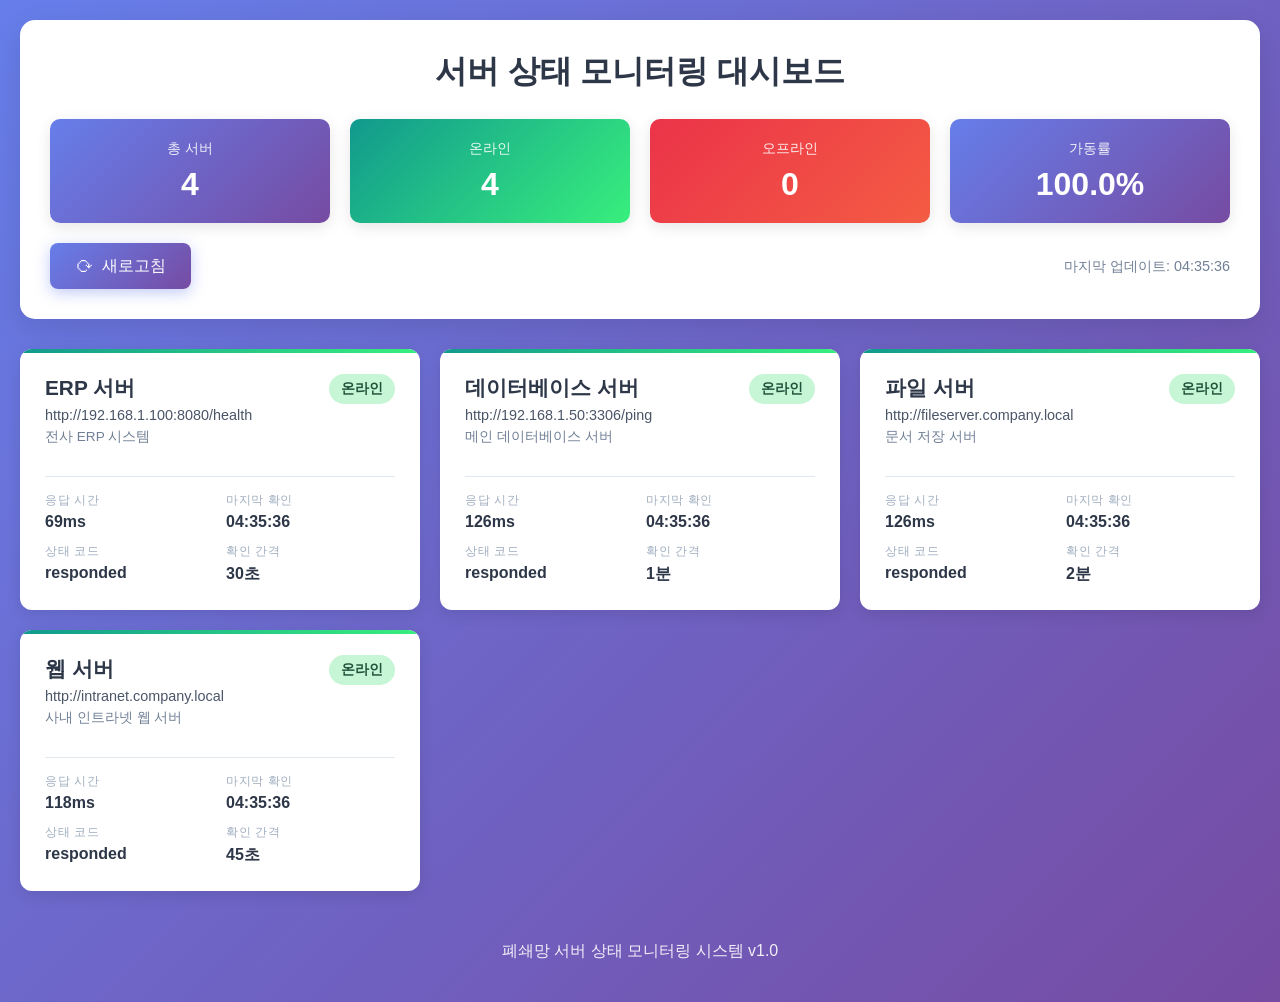
==== index.html @ 3a96f133 "Initial commit: 서버 상태 모니터링 대시보드 - 순수 HTML/CSS/JavaScript 기반 구현 - 폐쇄망 환경 지원 - 실시간 서버 상태 모니터링 기능 - 반응형" ====
<!DOCTYPE html>
<html lang="ko">
<head>
    <meta charset="UTF-8">
    <meta name="viewport" content="width=device-width, initial-scale=1.0">
    <title>서버 상태 모니터링 대시보드</title>
    <link rel="stylesheet" href="style.css">
</head>
<body>
    <div class="container">
        <header>
            <h1>서버 상태 모니터링 대시보드</h1>
            <div class="stats-container">
                <div class="stat-card">
                    <div class="stat-label">총 서버</div>
                    <div class="stat-value" id="total-servers">0</div>
                </div>
                <div class="stat-card online">
                    <div class="stat-label">온라인</div>
                    <div class="stat-value" id="online-servers">0</div>
                </div>
                <div class="stat-card offline">
                    <div class="stat-label">오프라인</div>
                    <div class="stat-value" id="offline-servers">0</div>
                </div>
                <div class="stat-card">
                    <div class="stat-label">가동률</div>
                    <div class="stat-value" id="uptime-percentage">0%</div>
                </div>
            </div>
            <div class="controls">
                <button id="refresh-button" class="refresh-btn">
                    <span class="refresh-icon">⟳</span> 새로고침
                </button>
                <div class="last-updated">
                    마지막 업데이트: <span id="last-updated-time">-</span>
                </div>
            </div>
        </header>

        <main>
            <div class="server-grid" id="server-grid">
                <!-- Server cards will be dynamically inserted here -->
            </div>
        </main>

        <footer>
            <p>폐쇄망 서버 상태 모니터링 시스템 v1.0</p>
        </footer>
    </div>

    <script src="app.js"></script>
</body>
</html>
---- style.css ----
* {
    margin: 0;
    padding: 0;
    box-sizing: border-box;
}

body {
    font-family: -apple-system, BlinkMacSystemFont, 'Segoe UI', 'Malgun Gothic', sans-serif;
    background: linear-gradient(135deg, #667eea 0%, #764ba2 100%);
    min-height: 100vh;
    padding: 20px;
    color: #333;
}

.container {
    max-width: 1400px;
    margin: 0 auto;
}

header {
    background: white;
    border-radius: 15px;
    padding: 30px;
    box-shadow: 0 10px 30px rgba(0, 0, 0, 0.1);
    margin-bottom: 30px;
}

h1 {
    color: #2d3748;
    font-size: 2em;
    margin-bottom: 25px;
    text-align: center;
}

.stats-container {
    display: grid;
    grid-template-columns: repeat(auto-fit, minmax(200px, 1fr));
    gap: 20px;
    margin-bottom: 20px;
}

.stat-card {
    background: linear-gradient(135deg, #667eea 0%, #764ba2 100%);
    border-radius: 10px;
    padding: 20px;
    text-align: center;
    color: white;
    box-shadow: 0 4px 15px rgba(0, 0, 0, 0.1);
    transition: transform 0.3s ease;
}

.stat-card:hover {
    transform: translateY(-5px);
}

.stat-card.online {
    background: linear-gradient(135deg, #11998e 0%, #38ef7d 100%);
}

.stat-card.offline {
    background: linear-gradient(135deg, #eb3349 0%, #f45c43 100%);
}

.stat-label {
    font-size: 0.9em;
    opacity: 0.9;
    margin-bottom: 8px;
}

.stat-value {
    font-size: 2em;
    font-weight: bold;
}

.controls {
    display: flex;
    justify-content: space-between;
    align-items: center;
    flex-wrap: wrap;
    gap: 15px;
    margin-top: 20px;
}

.refresh-btn {
    background: linear-gradient(135deg, #667eea 0%, #764ba2 100%);
    color: white;
    border: none;
    padding: 12px 25px;
    border-radius: 8px;
    font-size: 1em;
    cursor: pointer;
    display: flex;
    align-items: center;
    gap: 8px;
    transition: all 0.3s ease;
    box-shadow: 0 4px 15px rgba(102, 126, 234, 0.4);
}

.refresh-btn:hover {
    transform: translateY(-2px);
    box-shadow: 0 6px 20px rgba(102, 126, 234, 0.6);
}

.refresh-btn:active {
    transform: translateY(0);
}

.refresh-icon {
    font-size: 1.2em;
    display: inline-block;
    transition: transform 0.5s ease;
}

.refresh-btn:hover .refresh-icon {
    transform: rotate(180deg);
}

.last-updated {
    color: #718096;
    font-size: 0.9em;
}

main {
    margin-bottom: 30px;
}

.server-grid {
    display: grid;
    grid-template-columns: repeat(auto-fill, minmax(350px, 1fr));
    gap: 20px;
}

.server-card {
    background: white;
    border-radius: 12px;
    padding: 25px;
    box-shadow: 0 4px 15px rgba(0, 0, 0, 0.1);
    transition: all 0.3s ease;
    animation: fadeIn 0.5s ease;
    position: relative;
    overflow: hidden;
}

@keyframes fadeIn {
    from {
        opacity: 0;
        transform: translateY(20px);
    }
    to {
        opacity: 1;
        transform: translateY(0);
    }
}

.server-card::before {
    content: '';
    position: absolute;
    top: 0;
    left: 0;
    width: 100%;
    height: 4px;
    background: #cbd5e0;
}

.server-card.online::before {
    background: linear-gradient(90deg, #11998e 0%, #38ef7d 100%);
}

.server-card.offline::before {
    background: linear-gradient(90deg, #eb3349 0%, #f45c43 100%);
}

.server-card.checking::before {
    background: linear-gradient(90deg, #f093fb 0%, #f5576c 100%);
    animation: pulse 2s ease-in-out infinite;
}

@keyframes pulse {
    0%, 100% {
        opacity: 1;
    }
    50% {
        opacity: 0.5;
    }
}

.server-card:hover {
    transform: translateY(-5px);
    box-shadow: 0 8px 25px rgba(0, 0, 0, 0.15);
}

.server-header {
    display: flex;
    justify-content: space-between;
    align-items: flex-start;
    margin-bottom: 15px;
}

.server-name {
    font-size: 1.3em;
    font-weight: 600;
    color: #2d3748;
    margin-bottom: 5px;
}

.status-badge {
    padding: 6px 12px;
    border-radius: 20px;
    font-size: 0.85em;
    font-weight: 600;
    text-transform: uppercase;
}

.status-badge.online {
    background: #c6f6d5;
    color: #22543d;
}

.status-badge.offline {
    background: #fed7d7;
    color: #742a2a;
}

.status-badge.checking {
    background: #feebc8;
    color: #7c2d12;
}

.server-url {
    color: #4a5568;
    font-size: 0.9em;
    word-break: break-all;
    margin-bottom: 5px;
}

.server-description {
    color: #718096;
    font-size: 0.85em;
    margin-bottom: 15px;
}

.server-info {
    display: grid;
    grid-template-columns: repeat(2, 1fr);
    gap: 12px;
    margin-top: 15px;
    padding-top: 15px;
    border-top: 1px solid #e2e8f0;
}

.info-item {
    display: flex;
    flex-direction: column;
}

.info-label {
    font-size: 0.75em;
    color: #a0aec0;
    text-transform: uppercase;
    letter-spacing: 0.05em;
    margin-bottom: 4px;
}

.info-value {
    font-size: 1em;
    color: #2d3748;
    font-weight: 600;
}

.error-message {
    background: #fed7d7;
    color: #742a2a;
    padding: 10px;
    border-radius: 6px;
    font-size: 0.85em;
    margin-top: 10px;
    word-break: break-word;
}

footer {
    text-align: center;
    color: white;
    padding: 20px;
    opacity: 0.9;
}

.loading-message {
    text-align: center;
    padding: 40px;
    background: white;
    border-radius: 12px;
    box-shadow: 0 4px 15px rgba(0, 0, 0, 0.1);
    color: #4a5568;
}

.error-container {
    background: white;
    border-radius: 12px;
    padding: 30px;
    box-shadow: 0 4px 15px rgba(0, 0, 0, 0.1);
    text-align: center;
}

.error-container h2 {
    color: #e53e3e;
    margin-bottom: 15px;
}

.error-container p {
    color: #4a5568;
    line-height: 1.6;
}

@media (max-width: 768px) {
    h1 {
        font-size: 1.5em;
    }

    .stats-container {
        grid-template-columns: repeat(2, 1fr);
    }

    .server-grid {
        grid-template-columns: 1fr;
    }

    .controls {
        flex-direction: column;
        align-items: stretch;
    }

    .refresh-btn {
        width: 100%;
        justify-content: center;
    }
}
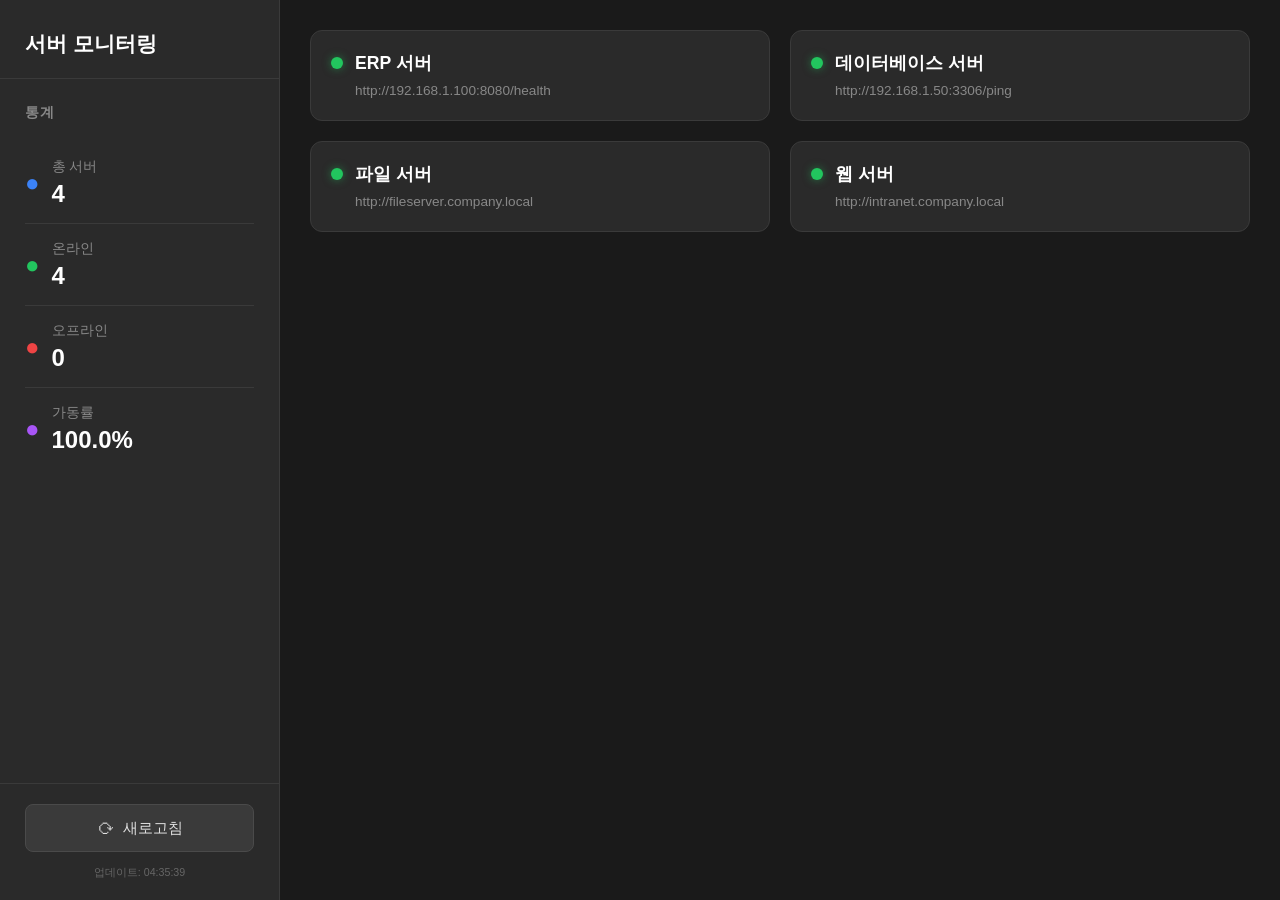
==== commit 20e38ed9: "UI 개선 및 기능 추가 - 다크 테마 적용 (검은색 배경, 깔끔한 디자인) - 왼쪽 사이드바에 통계 표시 (총 서버, 온라인, 오프라인, 가동률) - 우측 메인 영역에 서버 카드" ====
--- a/index.html
+++ b/index.html
@@ -7,46 +7,65 @@
     <link rel="stylesheet" href="style.css">
 </head>
 <body>
-    <div class="container">
-        <header>
-            <h1>서버 상태 모니터링 대시보드</h1>
-            <div class="stats-container">
-                <div class="stat-card">
-                    <div class="stat-label">총 서버</div>
-                    <div class="stat-value" id="total-servers">0</div>
+    <div class="layout">
+        <!-- Left Sidebar -->
+        <aside class="sidebar">
+            <div class="sidebar-header">
+                <h1>서버 모니터링</h1>
+            </div>
+
+            <div class="stats-section">
+                <h2>통계</h2>
+
+                <div class="stat-item total">
+                    <div class="stat-icon">●</div>
+                    <div>
+                        <div class="stat-label">총 서버</div>
+                        <div class="stat-value" id="total-servers">0</div>
+                    </div>
                 </div>
-                <div class="stat-card online">
-                    <div class="stat-label">온라인</div>
-                    <div class="stat-value" id="online-servers">0</div>
+
+                <div class="stat-item online">
+                    <div class="stat-icon">●</div>
+                    <div>
+                        <div class="stat-label">온라인</div>
+                        <div class="stat-value" id="online-servers">0</div>
+                    </div>
                 </div>
-                <div class="stat-card offline">
-                    <div class="stat-label">오프라인</div>
-                    <div class="stat-value" id="offline-servers">0</div>
+
+                <div class="stat-item offline">
+                    <div class="stat-icon">●</div>
+                    <div>
+                        <div class="stat-label">오프라인</div>
+                        <div class="stat-value" id="offline-servers">0</div>
+                    </div>
                 </div>
-                <div class="stat-card">
-                    <div class="stat-label">가동률</div>
-                    <div class="stat-value" id="uptime-percentage">0%</div>
+
+                <div class="stat-item uptime">
+                    <div class="stat-icon">●</div>
+                    <div>
+                        <div class="stat-label">가동률</div>
+                        <div class="stat-value" id="uptime-percentage">0%</div>
+                    </div>
                 </div>
             </div>
-            <div class="controls">
+
+            <div class="sidebar-footer">
                 <button id="refresh-button" class="refresh-btn">
                     <span class="refresh-icon">⟳</span> 새로고침
                 </button>
                 <div class="last-updated">
-                    마지막 업데이트: <span id="last-updated-time">-</span>
+                    <small>업데이트: <span id="last-updated-time">-</span></small>
                 </div>
             </div>
-        </header>
+        </aside>
 
-        <main>
+        <!-- Main Content -->
+        <main class="main-content">
             <div class="server-grid" id="server-grid">
                 <!-- Server cards will be dynamically inserted here -->
             </div>
         </main>
-
-        <footer>
-            <p>폐쇄망 서버 상태 모니터링 시스템 v1.0</p>
-        </footer>
     </div>
 
     <script src="app.js"></script>
--- a/style.css
+++ b/style.css
@@ -6,103 +6,122 @@
 
 body {
     font-family: -apple-system, BlinkMacSystemFont, 'Segoe UI', 'Malgun Gothic', sans-serif;
-    background: linear-gradient(135deg, #667eea 0%, #764ba2 100%);
-    min-height: 100vh;
-    padding: 20px;
-    color: #333;
-}
-
-.container {
-    max-width: 1400px;
-    margin: 0 auto;
-}
-
-header {
-    background: white;
-    border-radius: 15px;
-    padding: 30px;
-    box-shadow: 0 10px 30px rgba(0, 0, 0, 0.1);
-    margin-bottom: 30px;
-}
-
-h1 {
-    color: #2d3748;
-    font-size: 2em;
-    margin-bottom: 25px;
-    text-align: center;
-}
-
-.stats-container {
-    display: grid;
-    grid-template-columns: repeat(auto-fit, minmax(200px, 1fr));
-    gap: 20px;
+    background: #1a1a1a;
+    color: #e0e0e0;
+    height: 100vh;
+    overflow: hidden;
+}
+
+.layout {
+    display: flex;
+    height: 100vh;
+}
+
+/* Left Sidebar */
+.sidebar {
+    width: 280px;
+    background: #2a2a2a;
+    border-right: 1px solid #3a3a3a;
+    display: flex;
+    flex-direction: column;
+    overflow-y: auto;
+}
+
+.sidebar-header {
+    padding: 30px 25px 20px 25px;
+    border-bottom: 1px solid #3a3a3a;
+}
+
+.sidebar-header h1 {
+    font-size: 1.3em;
+    color: #ffffff;
+    font-weight: 600;
+}
+
+.stats-section {
+    padding: 25px;
+    flex: 1;
+}
+
+.stats-section h2 {
+    font-size: 0.85em;
+    color: #888;
+    text-transform: uppercase;
+    letter-spacing: 1px;
     margin-bottom: 20px;
-}
-
-.stat-card {
-    background: linear-gradient(135deg, #667eea 0%, #764ba2 100%);
-    border-radius: 10px;
-    padding: 20px;
-    text-align: center;
-    color: white;
-    box-shadow: 0 4px 15px rgba(0, 0, 0, 0.1);
-    transition: transform 0.3s ease;
-}
-
-.stat-card:hover {
-    transform: translateY(-5px);
-}
-
-.stat-card.online {
-    background: linear-gradient(135deg, #11998e 0%, #38ef7d 100%);
-}
-
-.stat-card.offline {
-    background: linear-gradient(135deg, #eb3349 0%, #f45c43 100%);
+    font-weight: 600;
+}
+
+.stat-item {
+    padding: 15px 0;
+    border-bottom: 1px solid #3a3a3a;
+    display: flex;
+    align-items: center;
+    gap: 12px;
+}
+
+.stat-item:last-child {
+    border-bottom: none;
+}
+
+.stat-icon {
+    font-size: 1.5em;
+    line-height: 1;
+}
+
+.stat-item.total .stat-icon {
+    color: #3b82f6;
+}
+
+.stat-item.online .stat-icon {
+    color: #22c55e;
+}
+
+.stat-item.offline .stat-icon {
+    color: #ef4444;
+}
+
+.stat-item.uptime .stat-icon {
+    color: #a855f7;
 }
 
 .stat-label {
     font-size: 0.9em;
-    opacity: 0.9;
-    margin-bottom: 8px;
+    color: #888;
+    margin-bottom: 4px;
 }
 
 .stat-value {
-    font-size: 2em;
-    font-weight: bold;
-}
-
-.controls {
-    display: flex;
-    justify-content: space-between;
+    font-size: 1.5em;
+    font-weight: 700;
+    color: #ffffff;
+}
+
+.sidebar-footer {
+    padding: 20px 25px;
+    border-top: 1px solid #3a3a3a;
+}
+
+.refresh-btn {
+    width: 100%;
+    background: #3a3a3a;
+    color: #e0e0e0;
+    border: 1px solid #4a4a4a;
+    padding: 12px 20px;
+    border-radius: 8px;
+    font-size: 0.95em;
+    cursor: pointer;
+    display: flex;
     align-items: center;
-    flex-wrap: wrap;
-    gap: 15px;
-    margin-top: 20px;
-}
-
-.refresh-btn {
-    background: linear-gradient(135deg, #667eea 0%, #764ba2 100%);
-    color: white;
-    border: none;
-    padding: 12px 25px;
-    border-radius: 8px;
-    font-size: 1em;
-    cursor: pointer;
-    display: flex;
-    align-items: center;
+    justify-content: center;
     gap: 8px;
-    transition: all 0.3s ease;
-    box-shadow: 0 4px 15px rgba(102, 126, 234, 0.4);
+    transition: all 0.2s ease;
+    margin-bottom: 12px;
 }
 
 .refresh-btn:hover {
-    transform: translateY(-2px);
-    box-shadow: 0 6px 20px rgba(102, 126, 234, 0.6);
-}
-
-.refresh-btn:active {
-    transform: translateY(0);
+    background: #4a4a4a;
+    border-color: #5a5a5a;
 }
 
 .refresh-icon {
@@ -111,40 +130,51 @@
     transition: transform 0.5s ease;
 }
 
-.refresh-btn:hover .refresh-icon {
-    transform: rotate(180deg);
-}
-
 .last-updated {
-    color: #718096;
-    font-size: 0.9em;
-}
-
-main {
-    margin-bottom: 30px;
+    text-align: center;
+    color: #666;
+    font-size: 0.8em;
+}
+
+/* Main Content */
+.main-content {
+    flex: 1;
+    overflow-y: auto;
+    padding: 30px;
+    background: #1a1a1a;
 }
 
 .server-grid {
     display: grid;
-    grid-template-columns: repeat(auto-fill, minmax(350px, 1fr));
+    grid-template-columns: repeat(auto-fill, minmax(320px, 1fr));
     gap: 20px;
 }
 
 .server-card {
-    background: white;
+    background: #2a2a2a;
+    border: 1px solid #3a3a3a;
     border-radius: 12px;
-    padding: 25px;
-    box-shadow: 0 4px 15px rgba(0, 0, 0, 0.1);
-    transition: all 0.3s ease;
-    animation: fadeIn 0.5s ease;
+    padding: 20px;
+    transition: all 0.2s ease;
+    cursor: pointer;
+    animation: fadeIn 0.3s ease;
     position: relative;
-    overflow: hidden;
+}
+
+.server-card::after {
+    content: '🔗';
+    position: absolute;
+    top: 15px;
+    right: 15px;
+    opacity: 0;
+    transition: opacity 0.2s ease;
+    font-size: 0.9em;
 }
 
 @keyframes fadeIn {
     from {
         opacity: 0;
-        transform: translateY(20px);
+        transform: translateY(10px);
     }
     to {
         opacity: 1;
@@ -152,26 +182,46 @@
     }
 }
 
-.server-card::before {
-    content: '';
-    position: absolute;
-    top: 0;
-    left: 0;
-    width: 100%;
-    height: 4px;
-    background: #cbd5e0;
-}
-
-.server-card.online::before {
-    background: linear-gradient(90deg, #11998e 0%, #38ef7d 100%);
-}
-
-.server-card.offline::before {
-    background: linear-gradient(90deg, #eb3349 0%, #f45c43 100%);
-}
-
-.server-card.checking::before {
-    background: linear-gradient(90deg, #f093fb 0%, #f5576c 100%);
+.server-card:hover {
+    border-color: #4a4a4a;
+    box-shadow: 0 4px 12px rgba(0, 0, 0, 0.3);
+    transform: translateY(-2px);
+}
+
+.server-card:hover::after {
+    opacity: 0.6;
+}
+
+.server-card:active {
+    transform: translateY(0);
+}
+
+.server-header {
+    display: flex;
+    align-items: flex-start;
+    gap: 12px;
+}
+
+.status-indicator {
+    width: 12px;
+    height: 12px;
+    border-radius: 50%;
+    flex-shrink: 0;
+    margin-top: 6px;
+}
+
+.server-card.online .status-indicator {
+    background: #22c55e;
+    box-shadow: 0 0 8px rgba(34, 197, 94, 0.5);
+}
+
+.server-card.offline .status-indicator {
+    background: #ef4444;
+    box-shadow: 0 0 8px rgba(239, 68, 68, 0.5);
+}
+
+.server-card.checking .status-indicator {
+    background: #eab308;
     animation: pulse 2s ease-in-out infinite;
 }
 
@@ -180,157 +230,97 @@
         opacity: 1;
     }
     50% {
-        opacity: 0.5;
-    }
-}
-
-.server-card:hover {
-    transform: translateY(-5px);
-    box-shadow: 0 8px 25px rgba(0, 0, 0, 0.15);
-}
-
-.server-header {
-    display: flex;
-    justify-content: space-between;
-    align-items: flex-start;
+        opacity: 0.4;
+    }
+}
+
+.server-info-wrapper {
+    flex: 1;
+    min-width: 0;
+}
+
+.server-name {
+    font-size: 1.1em;
+    font-weight: 600;
+    color: #ffffff;
+    margin-bottom: 6px;
+}
+
+.server-url {
+    color: #888;
+    font-size: 0.85em;
+    word-break: break-all;
+    line-height: 1.4;
+}
+
+.error-message {
+    margin-top: 12px;
+    padding: 10px 12px;
+    background: rgba(239, 68, 68, 0.1);
+    border: 1px solid rgba(239, 68, 68, 0.3);
+    border-radius: 6px;
+    color: #ef4444;
+    font-size: 0.85em;
+}
+
+.error-container {
+    background: #2a2a2a;
+    border: 1px solid #3a3a3a;
+    border-radius: 12px;
+    padding: 40px;
+    text-align: center;
+    margin: 50px auto;
+    max-width: 500px;
+}
+
+.error-container h2 {
+    color: #ef4444;
     margin-bottom: 15px;
 }
 
-.server-name {
-    font-size: 1.3em;
-    font-weight: 600;
-    color: #2d3748;
-    margin-bottom: 5px;
-}
-
-.status-badge {
-    padding: 6px 12px;
-    border-radius: 20px;
-    font-size: 0.85em;
-    font-weight: 600;
-    text-transform: uppercase;
-}
-
-.status-badge.online {
-    background: #c6f6d5;
-    color: #22543d;
-}
-
-.status-badge.offline {
-    background: #fed7d7;
-    color: #742a2a;
-}
-
-.status-badge.checking {
-    background: #feebc8;
-    color: #7c2d12;
-}
-
-.server-url {
-    color: #4a5568;
-    font-size: 0.9em;
-    word-break: break-all;
-    margin-bottom: 5px;
-}
-
-.server-description {
-    color: #718096;
-    font-size: 0.85em;
-    margin-bottom: 15px;
-}
-
-.server-info {
-    display: grid;
-    grid-template-columns: repeat(2, 1fr);
-    gap: 12px;
-    margin-top: 15px;
-    padding-top: 15px;
-    border-top: 1px solid #e2e8f0;
-}
-
-.info-item {
-    display: flex;
-    flex-direction: column;
-}
-
-.info-label {
-    font-size: 0.75em;
-    color: #a0aec0;
-    text-transform: uppercase;
-    letter-spacing: 0.05em;
-    margin-bottom: 4px;
-}
-
-.info-value {
-    font-size: 1em;
-    color: #2d3748;
-    font-weight: 600;
-}
-
-.error-message {
-    background: #fed7d7;
-    color: #742a2a;
-    padding: 10px;
-    border-radius: 6px;
-    font-size: 0.85em;
-    margin-top: 10px;
-    word-break: break-word;
-}
-
-footer {
-    text-align: center;
-    color: white;
-    padding: 20px;
-    opacity: 0.9;
-}
-
-.loading-message {
-    text-align: center;
-    padding: 40px;
-    background: white;
-    border-radius: 12px;
-    box-shadow: 0 4px 15px rgba(0, 0, 0, 0.1);
-    color: #4a5568;
-}
-
-.error-container {
-    background: white;
-    border-radius: 12px;
-    padding: 30px;
-    box-shadow: 0 4px 15px rgba(0, 0, 0, 0.1);
-    text-align: center;
-}
-
-.error-container h2 {
-    color: #e53e3e;
-    margin-bottom: 15px;
-}
-
 .error-container p {
-    color: #4a5568;
+    color: #888;
     line-height: 1.6;
 }
 
+/* Scrollbar Styling */
+.sidebar::-webkit-scrollbar,
+.main-content::-webkit-scrollbar {
+    width: 8px;
+}
+
+.sidebar::-webkit-scrollbar-track,
+.main-content::-webkit-scrollbar-track {
+    background: #1a1a1a;
+}
+
+.sidebar::-webkit-scrollbar-thumb,
+.main-content::-webkit-scrollbar-thumb {
+    background: #3a3a3a;
+    border-radius: 4px;
+}
+
+.sidebar::-webkit-scrollbar-thumb:hover,
+.main-content::-webkit-scrollbar-thumb:hover {
+    background: #4a4a4a;
+}
+
+/* Responsive */
 @media (max-width: 768px) {
-    h1 {
-        font-size: 1.5em;
-    }
-
-    .stats-container {
-        grid-template-columns: repeat(2, 1fr);
+    .layout {
+        flex-direction: column;
+    }
+
+    .sidebar {
+        width: 100%;
+        max-height: 40vh;
+    }
+
+    .main-content {
+        padding: 20px;
     }
 
     .server-grid {
         grid-template-columns: 1fr;
     }
-
-    .controls {
-        flex-direction: column;
-        align-items: stretch;
-    }
-
-    .refresh-btn {
-        width: 100%;
-        justify-content: center;
-    }
-}
+}
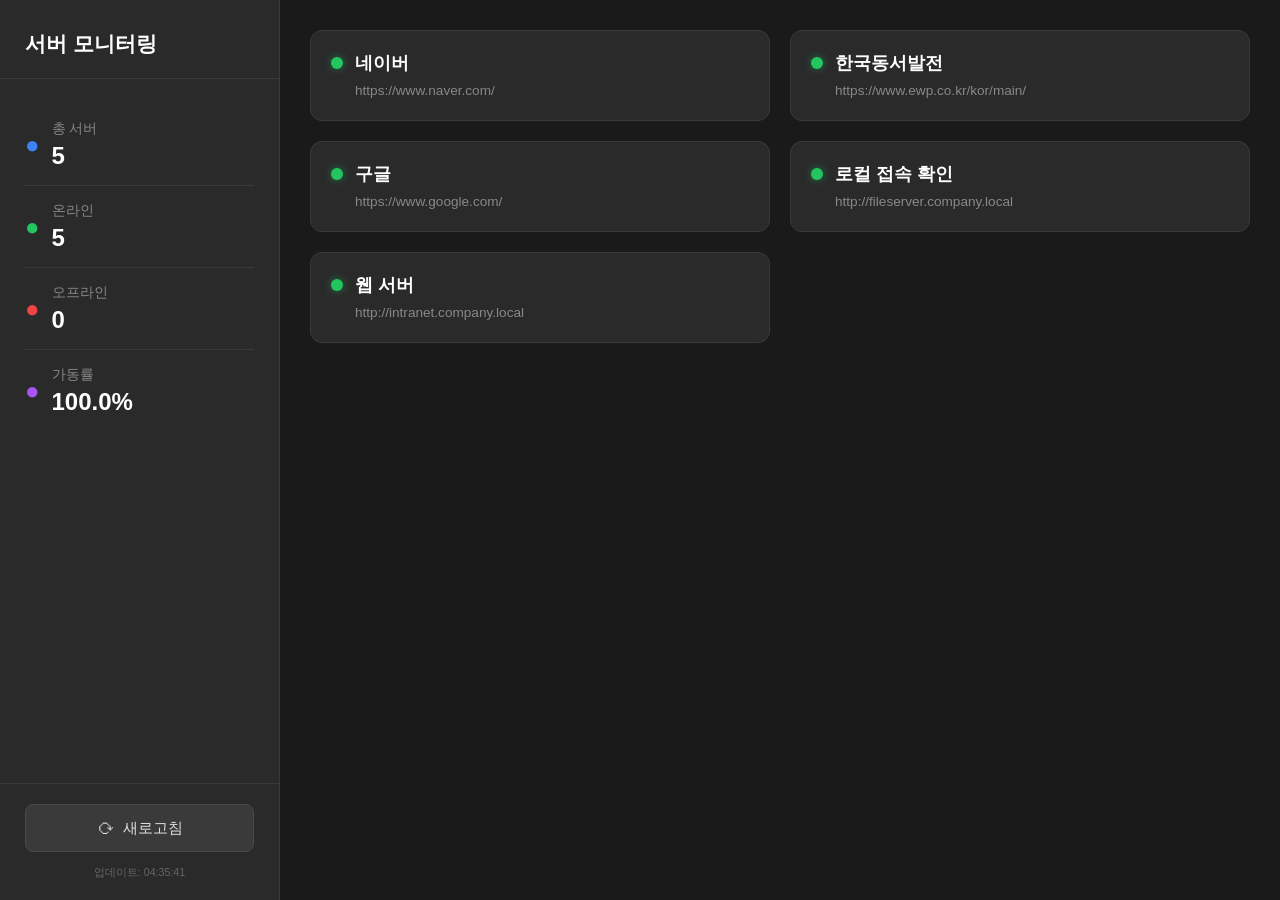
==== commit a2fd6671: "설정 간소화 및 구조 개선 - config.js를 servers.js로 변경 (더 직관적인 명칭) - SERVER_CONFIG를 SERVERS 배열로 단순화 - CHECK_INTE" ====
--- a/index.html
+++ b/index.html
@@ -8,15 +8,11 @@
 </head>
 <body>
     <div class="layout">
-        <!-- Left Sidebar -->
         <aside class="sidebar">
             <div class="sidebar-header">
                 <h1>서버 모니터링</h1>
             </div>
-
             <div class="stats-section">
-                <h2>통계</h2>
-
                 <div class="stat-item total">
                     <div class="stat-icon">●</div>
                     <div>
@@ -49,7 +45,6 @@
                     </div>
                 </div>
             </div>
-
             <div class="sidebar-footer">
                 <button id="refresh-button" class="refresh-btn">
                     <span class="refresh-icon">⟳</span> 새로고침
@@ -59,15 +54,12 @@
                 </div>
             </div>
         </aside>
-
-        <!-- Main Content -->
         <main class="main-content">
-            <div class="server-grid" id="server-grid">
-                <!-- Server cards will be dynamically inserted here -->
-            </div>
+            <div class="server-grid" id="server-grid"></div>
         </main>
     </div>
 
+    <script src="servers.js"></script>
     <script src="app.js"></script>
 </body>
 </html>
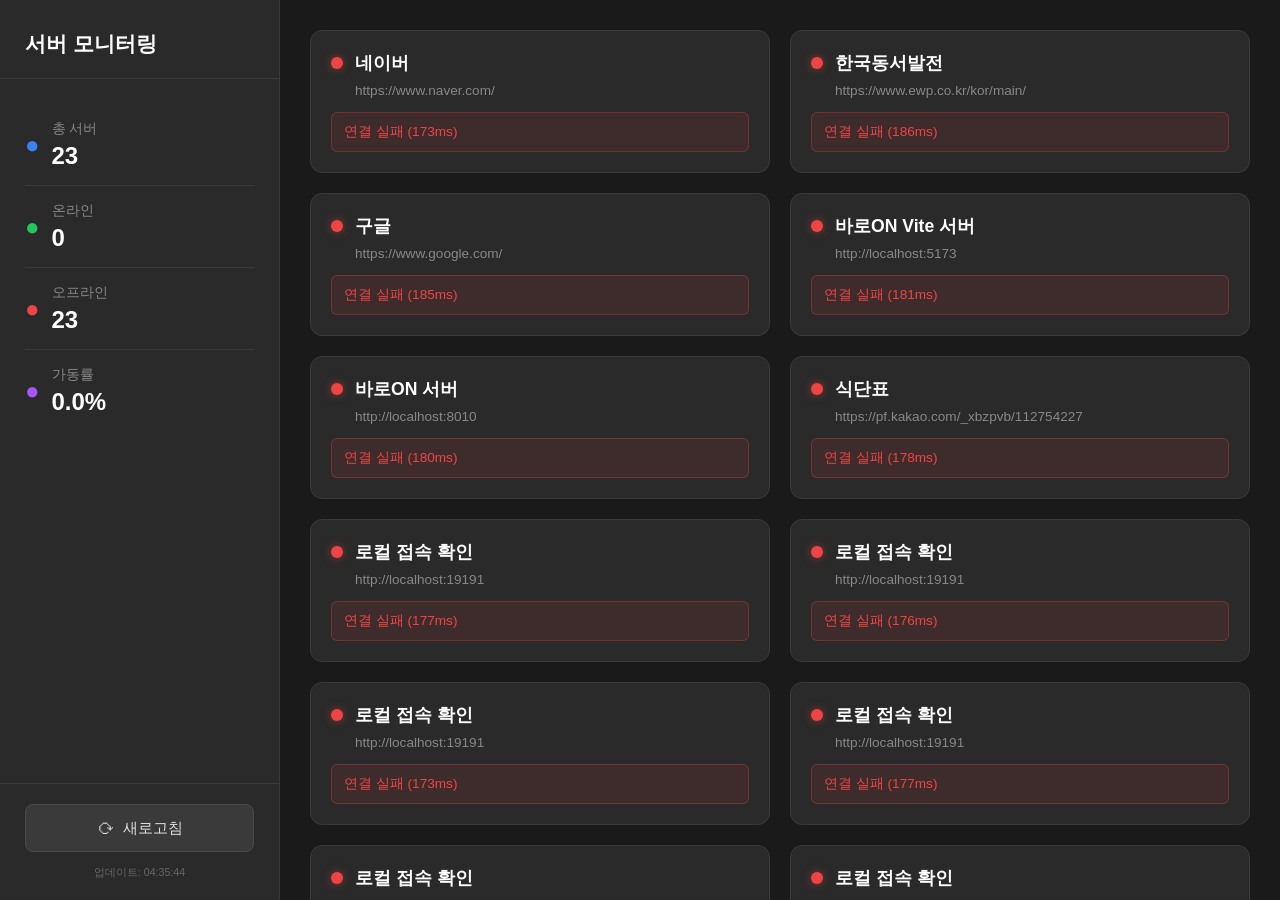
==== commit 1fbc0cb9: "서버 상태 오탐지 수정 및 파비콘 추가 - HTTP 메서드를 HEAD에서 GET으로 변경하여 호환성 개선 - Image Ping 폴백의 시간 기반 로직 제거 - 이제 오프라인 서버" ====
--- a/index.html
+++ b/index.html
@@ -4,6 +4,7 @@
     <meta charset="UTF-8">
     <meta name="viewport" content="width=device-width, initial-scale=1.0">
     <title>서버 상태 모니터링 대시보드</title>
+    <link rel="icon" type="image/svg+xml" href="favicon.svg">
     <link rel="stylesheet" href="style.css">
 </head>
 <body>
--- a/style.css
+++ b/style.css
@@ -253,14 +253,29 @@
     line-height: 1.4;
 }
 
-.error-message {
+.status-message {
     margin-top: 12px;
     padding: 10px 12px;
+    border-radius: 6px;
+    font-size: 0.85em;
+}
+
+.status-message.checking {
+    background: rgba(234, 179, 8, 0.1);
+    border: 1px solid rgba(234, 179, 8, 0.3);
+    color: #eab308;
+}
+
+.status-message.online {
+    background: rgba(34, 197, 94, 0.1);
+    border: 1px solid rgba(34, 197, 94, 0.3);
+    color: #22c55e;
+}
+
+.status-message.offline {
     background: rgba(239, 68, 68, 0.1);
     border: 1px solid rgba(239, 68, 68, 0.3);
-    border-radius: 6px;
     color: #ef4444;
-    font-size: 0.85em;
 }
 
 .error-container {
